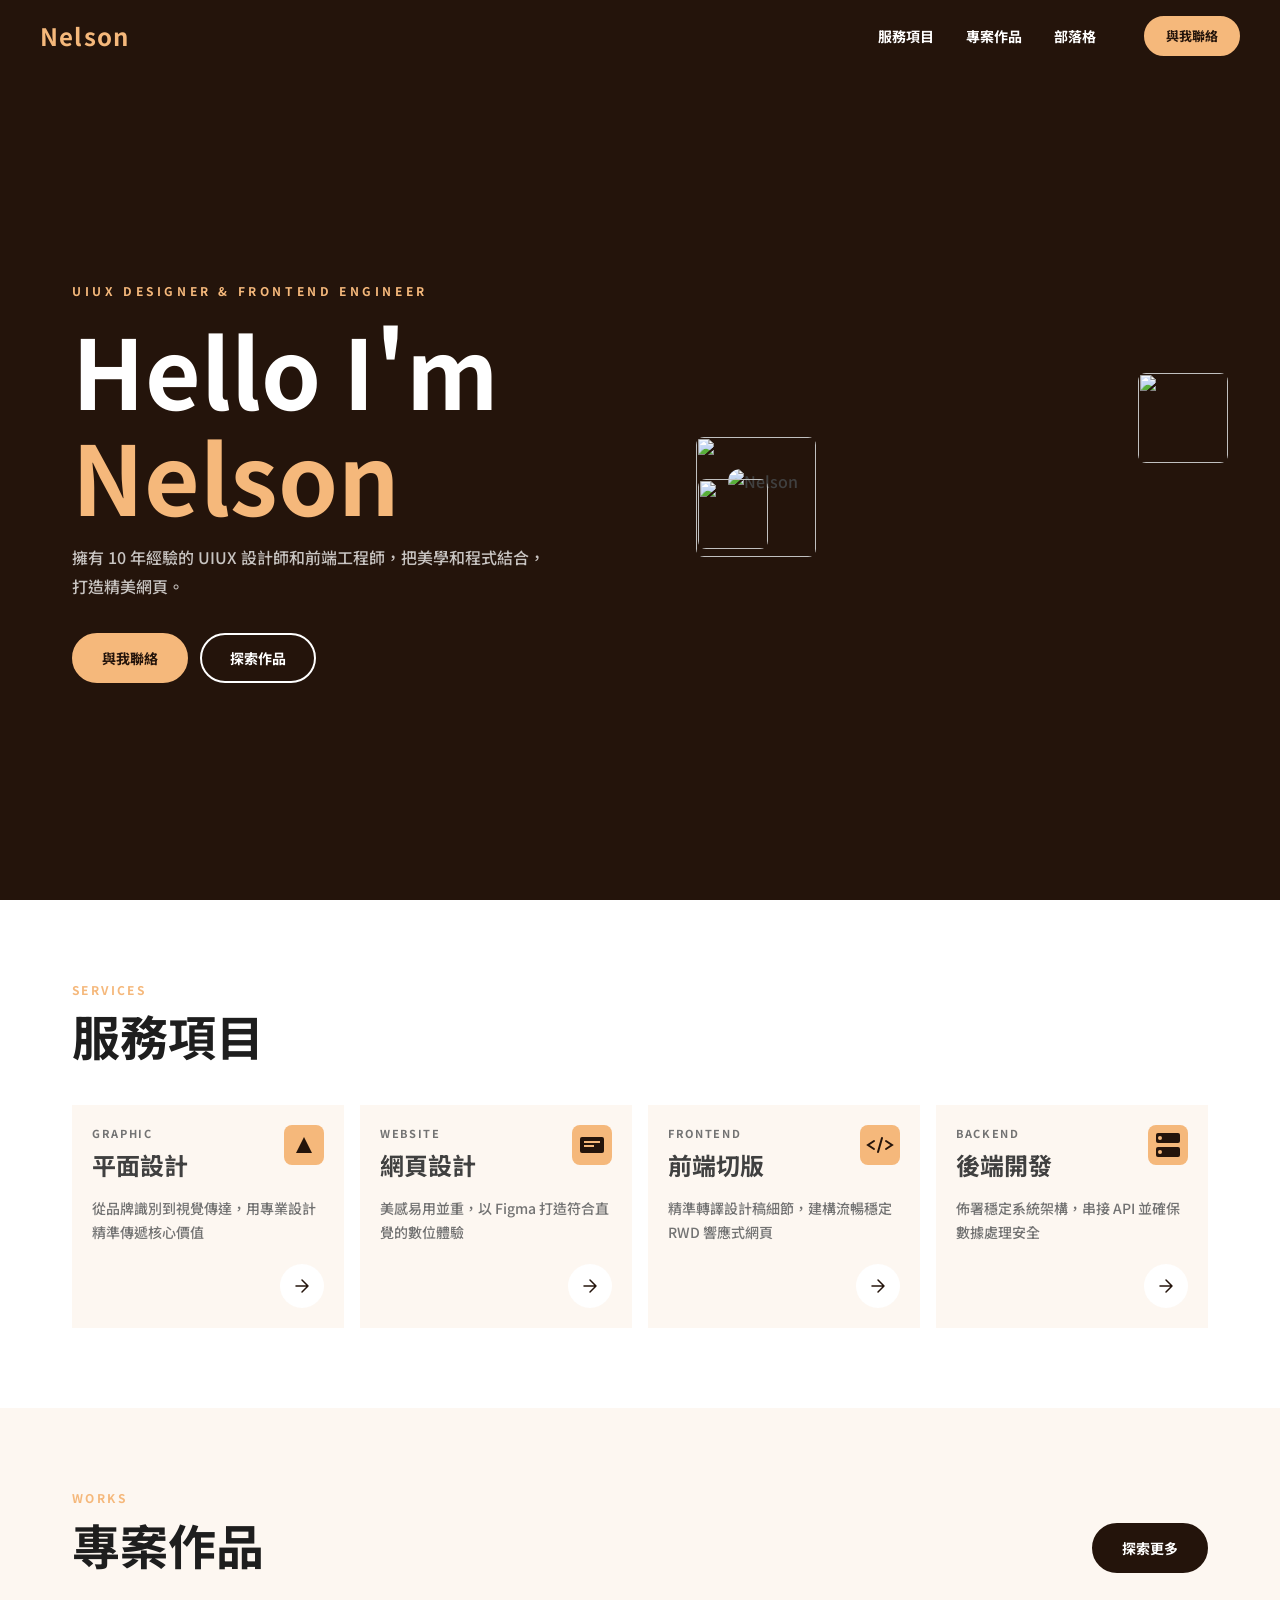
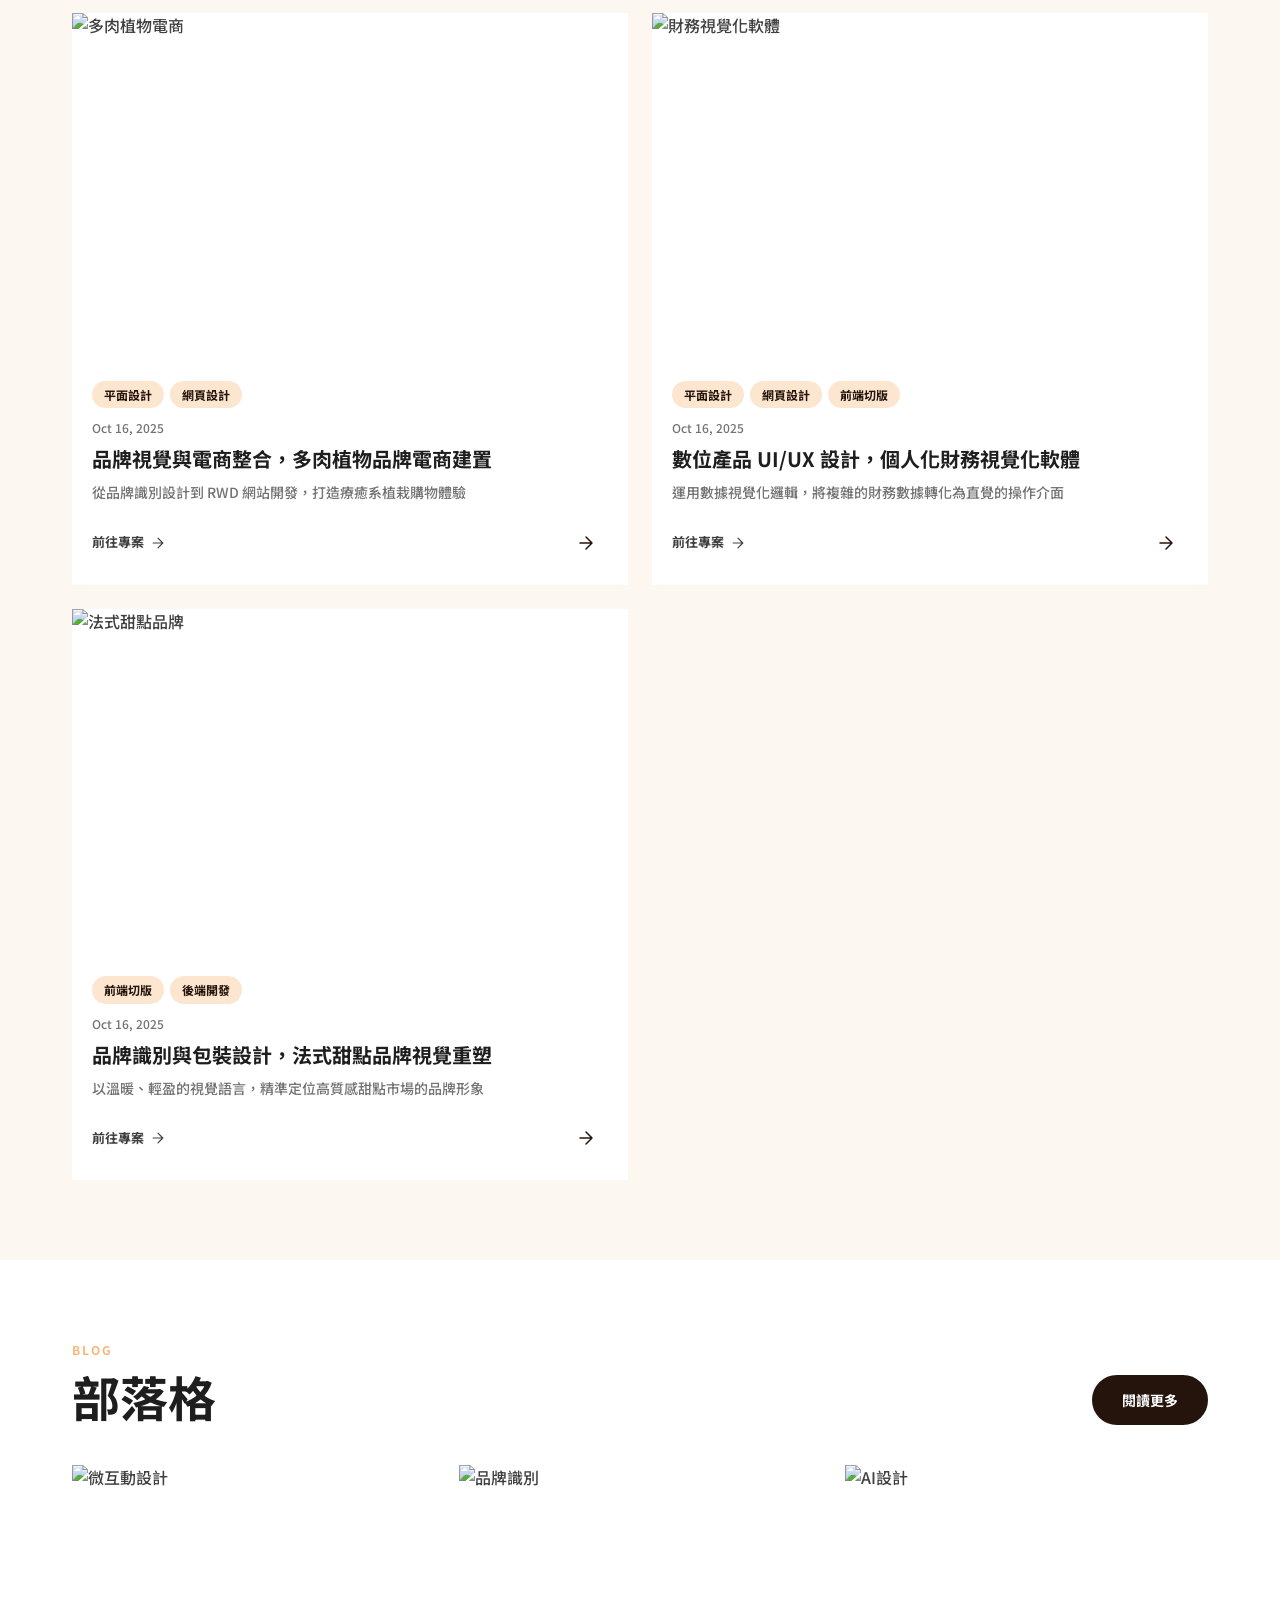
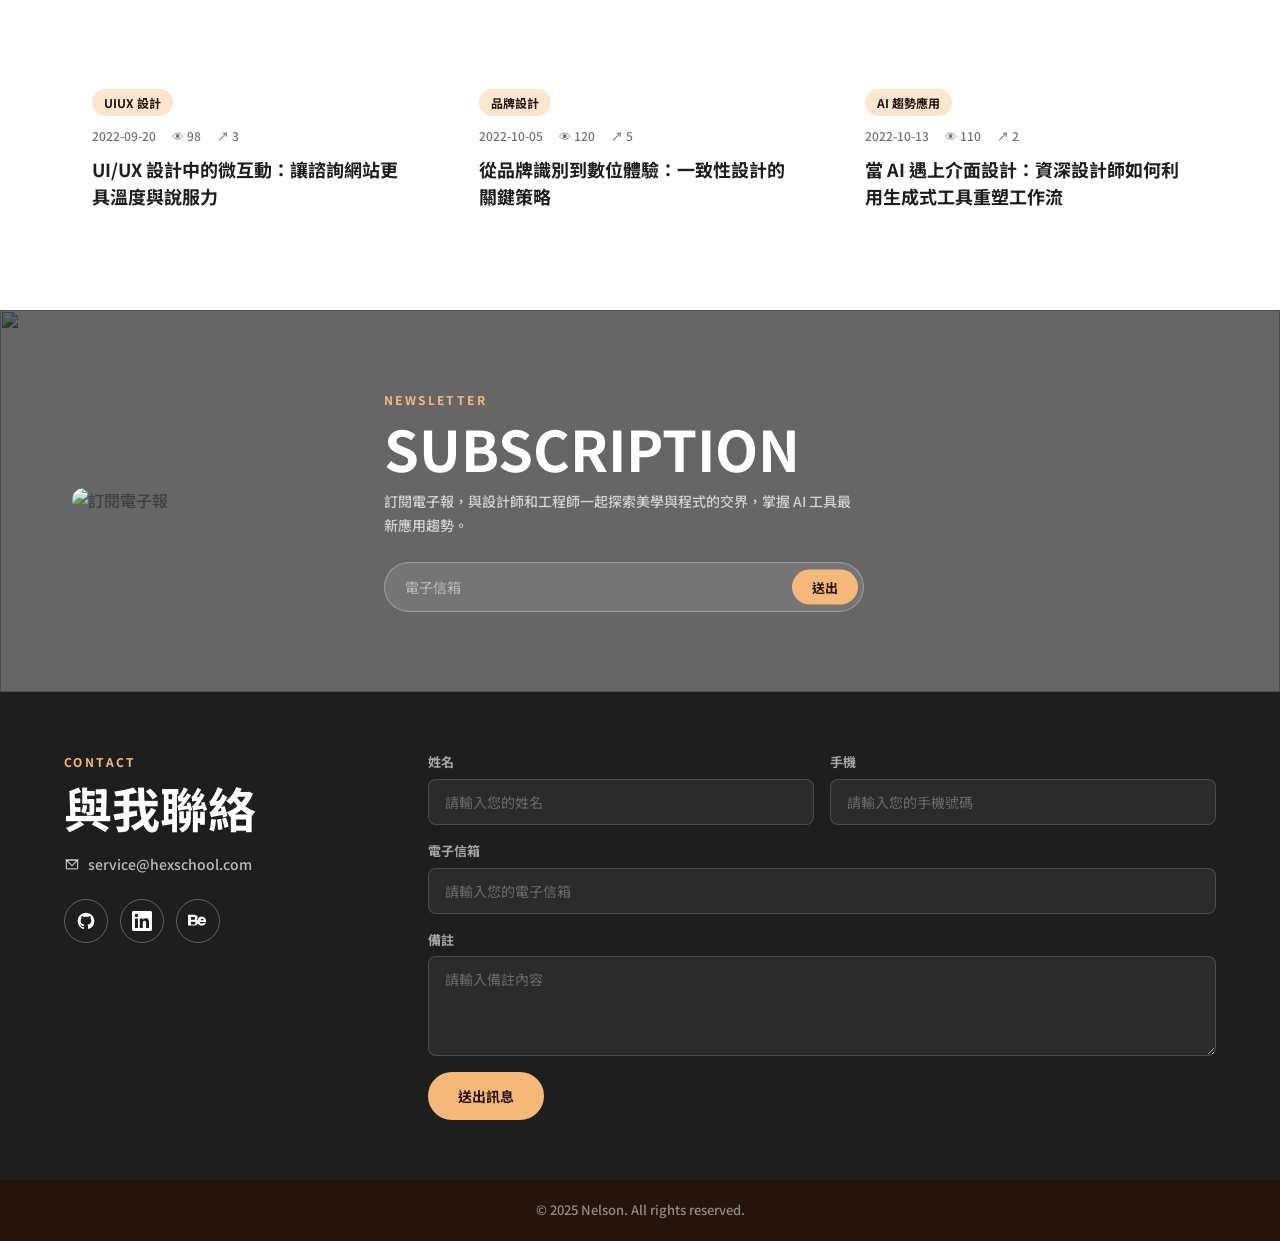
==== index.html @ dcb9c5d2 "init: 六角 2026 體驗營最終任務 LV3 - 純 HTML/CSS/JS 個人品牌網站" ====
<!DOCTYPE html>
<html lang="zh-Hant-TW">
<head>
  <meta charset="UTF-8" />
  <meta name="viewport" content="width=device-width, initial-scale=1.0" />
  <title>Nelson | UIUX Designer & Frontend Engineer</title>
  <meta name="description" content="擁有 10 年經驗的 UIUX 設計師和前端工程師，把美學和程式結合，打造精美網頁。" />
  <link rel="preconnect" href="https://fonts.googleapis.com" />
  <link rel="preconnect" href="https://fonts.gstatic.com" crossorigin />
  <link rel="stylesheet" href="https://fonts.googleapis.com/css2?family=Noto+Sans+TC:wght@500;700&display=swap" />
  <link rel="stylesheet" href="https://cdn.jsdelivr.net/npm/swiper@11/swiper-bundle.min.css" />
  <link rel="stylesheet" href="https://unpkg.com/aos@2.3.4/dist/aos.css" />
  <link rel="stylesheet" href="css/style.css" />
</head>
<body>

<!-- Navbar -->
<nav class="navbar">
  <div class="navbar-inner">
    <a href="index.html" class="navbar-logo">Nelson</a>
    <ul class="navbar-links">
      <li><a href="service.html">服務項目</a></li>
      <li><a href="project.html">專案作品</a></li>
      <li><a href="blog.html">部落格</a></li>
      <li><a href="#contact" class="navbar-cta">
        <span class="btn btn-primary" style="padding:8px 20px;font-size:13px;">與我聯絡</span>
      </a></li>
    </ul>
    <button class="hamburger" aria-label="開啟選單" aria-expanded="false">
      <span></span><span></span><span></span>
    </button>
  </div>
</nav>

<!-- Mobile Menu -->
<div class="mobile-menu" role="dialog" aria-label="行動導覽">
  <a href="service.html">服務項目</a>
  <a href="project.html">專案作品</a>
  <a href="blog.html">部落格</a>
  <a href="#contact" class="mobile-cta btn btn-primary">與我聯絡</a>
</div>

<!-- Hero -->
<section class="hero page-top">
  <div class="hero-container">
    <div class="hero-text" data-aos="fade-right">
      <p class="hero-eyebrow">UIUX Designer & Frontend Engineer</p>
      <h1 class="hero-heading">Hello I'm<span>Nelson</span></h1>
      <p class="hero-desc">擁有 10 年經驗的 UIUX 設計師和前端工程師，把美學和程式結合，打造精美網頁。</p>
      <div class="hero-actions">
        <a href="#contact" class="btn btn-primary">與我聯絡</a>
        <a href="project.html" class="btn btn-outline">探索作品</a>
      </div>
    </div>
    <div class="hero-visual" data-aos="fade-left">
      <img
        src="https://raw.githubusercontent.com/happyloa/Hex2026-mission2/main/public/img/index/index_person.webp"
        alt="Nelson" class="hero-person" />
      <img
        src="https://raw.githubusercontent.com/happyloa/Hex2026-mission2/main/public/img/index/index_decora_1.webp"
        alt="" class="hero-decora hero-decora-1" aria-hidden="true" />
      <img
        src="https://raw.githubusercontent.com/happyloa/Hex2026-mission2/main/public/img/index/index_decora_2.webp"
        alt="" class="hero-decora hero-decora-2" aria-hidden="true" />
      <img
        src="https://raw.githubusercontent.com/happyloa/Hex2026-mission2/main/public/img/index/index_decora_3.webp"
        alt="" class="hero-decora hero-decora-3" aria-hidden="true" />
    </div>
  </div>
</section>

<!-- Services -->
<section class="section">
  <div class="container">
    <div class="section-header" data-aos="fade-up">
      <p class="section-eyebrow">SERVICES</p>
      <h2 class="section-title">服務項目</h2>
    </div>

    <!-- Mobile Swiper -->
    <div class="swiper-wrapper-mobile">
      <div class="swiper">
        <div class="swiper-wrapper">
          <div class="swiper-slide">
            <a href="service.html?service=graphic" class="service-card">
              <div class="service-card-header">
                <div class="service-card-meta">
                  <p class="service-card-eyebrow">GRAPHIC</p>
                  <h3 class="service-card-title">平面設計</h3>
                </div>
                <svg class="service-card-icon" viewBox="0 0 40 40" fill="none" xmlns="http://www.w3.org/2000/svg"><rect width="40" height="40" rx="8" fill="#F5B87B"/><path d="M12 28L20 12L28 28H12Z" fill="#24140B"/></svg>
              </div>
              <p class="service-card-desc">從品牌識別到視覺傳達，用專業設計精準傳遞核心價值</p>
              <div class="service-card-footer">
                <span class="btn-circle">
                  <svg viewBox="0 0 20 20" fill="none"><path d="M4 10h12M10 4l6 6-6 6" stroke="#24140B" stroke-width="1.5" stroke-linecap="round" stroke-linejoin="round"/></svg>
                </span>
              </div>
            </a>
          </div>
          <div class="swiper-slide">
            <a href="service.html?service=website" class="service-card">
              <div class="service-card-header">
                <div class="service-card-meta">
                  <p class="service-card-eyebrow">WEBSITE</p>
                  <h3 class="service-card-title">網頁設計</h3>
                </div>
                <svg class="service-card-icon" viewBox="0 0 40 40" fill="none"><rect width="40" height="40" rx="8" fill="#F5B87B"/><rect x="8" y="12" width="24" height="16" rx="2" fill="#24140B"/><rect x="12" y="16" width="16" height="2" fill="#F5B87B"/><rect x="12" y="20" width="10" height="2" fill="#F5B87B"/></svg>
              </div>
              <p class="service-card-desc">美感易用並重，以 Figma 打造符合直覺的數位體驗</p>
              <div class="service-card-footer">
                <span class="btn-circle">
                  <svg viewBox="0 0 20 20" fill="none"><path d="M4 10h12M10 4l6 6-6 6" stroke="#24140B" stroke-width="1.5" stroke-linecap="round" stroke-linejoin="round"/></svg>
                </span>
              </div>
            </a>
          </div>
          <div class="swiper-slide">
            <a href="service.html?service=frontend" class="service-card">
              <div class="service-card-header">
                <div class="service-card-meta">
                  <p class="service-card-eyebrow">FRONTEND</p>
                  <h3 class="service-card-title">前端切版</h3>
                </div>
                <svg class="service-card-icon" viewBox="0 0 40 40" fill="none"><rect width="40" height="40" rx="8" fill="#F5B87B"/><path d="M14 16l-6 4 6 4M26 16l6 4-6 4M22 13l-4 14" stroke="#24140B" stroke-width="2" stroke-linecap="round"/></svg>
              </div>
              <p class="service-card-desc">精準轉譯設計稿細節，建構流暢穩定 RWD 響應式網頁</p>
              <div class="service-card-footer">
                <span class="btn-circle">
                  <svg viewBox="0 0 20 20" fill="none"><path d="M4 10h12M10 4l6 6-6 6" stroke="#24140B" stroke-width="1.5" stroke-linecap="round" stroke-linejoin="round"/></svg>
                </span>
              </div>
            </a>
          </div>
          <div class="swiper-slide">
            <a href="service.html?service=backend" class="service-card">
              <div class="service-card-header">
                <div class="service-card-meta">
                  <p class="service-card-eyebrow">BACKEND</p>
                  <h3 class="service-card-title">後端開發</h3>
                </div>
                <svg class="service-card-icon" viewBox="0 0 40 40" fill="none"><rect width="40" height="40" rx="8" fill="#F5B87B"/><rect x="8" y="8" width="24" height="10" rx="2" fill="#24140B"/><rect x="8" y="22" width="24" height="10" rx="2" fill="#24140B"/><circle cx="12" cy="13" r="2" fill="#F5B87B"/><circle cx="12" cy="27" r="2" fill="#F5B87B"/></svg>
              </div>
              <p class="service-card-desc">佈署穩定系統架構，串接 API 並確保數據處理安全</p>
              <div class="service-card-footer">
                <span class="btn-circle">
                  <svg viewBox="0 0 20 20" fill="none"><path d="M4 10h12M10 4l6 6-6 6" stroke="#24140B" stroke-width="1.5" stroke-linecap="round" stroke-linejoin="round"/></svg>
                </span>
              </div>
            </a>
          </div>
        </div>
        <div class="swiper-pagination"></div>
      </div>

      <!-- Desktop Grid -->
      <div class="static-grid service-grid">
        <a href="service.html?service=graphic" class="service-card" data-aos="fade-up" data-aos-delay="0">
          <div class="service-card-header">
            <div class="service-card-meta">
              <p class="service-card-eyebrow">GRAPHIC</p>
              <h3 class="service-card-title">平面設計</h3>
            </div>
            <svg class="service-card-icon" viewBox="0 0 40 40" fill="none"><rect width="40" height="40" rx="8" fill="#F5B87B"/><path d="M12 28L20 12L28 28H12Z" fill="#24140B"/></svg>
          </div>
          <p class="service-card-desc">從品牌識別到視覺傳達，用專業設計精準傳遞核心價值</p>
          <div class="service-card-footer">
            <span class="btn-circle"><svg viewBox="0 0 20 20" fill="none"><path d="M4 10h12M10 4l6 6-6 6" stroke="#24140B" stroke-width="1.5" stroke-linecap="round" stroke-linejoin="round"/></svg></span>
          </div>
        </a>
        <a href="service.html?service=website" class="service-card" data-aos="fade-up" data-aos-delay="100">
          <div class="service-card-header">
            <div class="service-card-meta">
              <p class="service-card-eyebrow">WEBSITE</p>
              <h3 class="service-card-title">網頁設計</h3>
            </div>
            <svg class="service-card-icon" viewBox="0 0 40 40" fill="none"><rect width="40" height="40" rx="8" fill="#F5B87B"/><rect x="8" y="12" width="24" height="16" rx="2" fill="#24140B"/><rect x="12" y="16" width="16" height="2" fill="#F5B87B"/><rect x="12" y="20" width="10" height="2" fill="#F5B87B"/></svg>
          </div>
          <p class="service-card-desc">美感易用並重，以 Figma 打造符合直覺的數位體驗</p>
          <div class="service-card-footer">
            <span class="btn-circle"><svg viewBox="0 0 20 20" fill="none"><path d="M4 10h12M10 4l6 6-6 6" stroke="#24140B" stroke-width="1.5" stroke-linecap="round" stroke-linejoin="round"/></svg></span>
          </div>
        </a>
        <a href="service.html?service=frontend" class="service-card" data-aos="fade-up" data-aos-delay="200">
          <div class="service-card-header">
            <div class="service-card-meta">
              <p class="service-card-eyebrow">FRONTEND</p>
              <h3 class="service-card-title">前端切版</h3>
            </div>
            <svg class="service-card-icon" viewBox="0 0 40 40" fill="none"><rect width="40" height="40" rx="8" fill="#F5B87B"/><path d="M14 16l-6 4 6 4M26 16l6 4-6 4M22 13l-4 14" stroke="#24140B" stroke-width="2" stroke-linecap="round"/></svg>
          </div>
          <p class="service-card-desc">精準轉譯設計稿細節，建構流暢穩定 RWD 響應式網頁</p>
          <div class="service-card-footer">
            <span class="btn-circle"><svg viewBox="0 0 20 20" fill="none"><path d="M4 10h12M10 4l6 6-6 6" stroke="#24140B" stroke-width="1.5" stroke-linecap="round" stroke-linejoin="round"/></svg></span>
          </div>
        </a>
        <a href="service.html?service=backend" class="service-card" data-aos="fade-up" data-aos-delay="300">
          <div class="service-card-header">
            <div class="service-card-meta">
              <p class="service-card-eyebrow">BACKEND</p>
              <h3 class="service-card-title">後端開發</h3>
            </div>
            <svg class="service-card-icon" viewBox="0 0 40 40" fill="none"><rect width="40" height="40" rx="8" fill="#F5B87B"/><rect x="8" y="8" width="24" height="10" rx="2" fill="#24140B"/><rect x="8" y="22" width="24" height="10" rx="2" fill="#24140B"/><circle cx="12" cy="13" r="2" fill="#F5B87B"/><circle cx="12" cy="27" r="2" fill="#F5B87B"/></svg>
          </div>
          <p class="service-card-desc">佈署穩定系統架構，串接 API 並確保數據處理安全</p>
          <div class="service-card-footer">
            <span class="btn-circle"><svg viewBox="0 0 20 20" fill="none"><path d="M4 10h12M10 4l6 6-6 6" stroke="#24140B" stroke-width="1.5" stroke-linecap="round" stroke-linejoin="round"/></svg></span>
          </div>
        </a>
      </div>
    </div>
  </div>
</section>

<!-- Projects -->
<section class="section section-light">
  <div class="container">
    <div class="section-header" style="display:flex;align-items:flex-end;justify-content:space-between;flex-wrap:wrap;gap:16px;" data-aos="fade-up">
      <div>
        <p class="section-eyebrow">WORKS</p>
        <h2 class="section-title">專案作品</h2>
      </div>
      <a href="project.html" class="btn btn-dark">探索更多</a>
    </div>
    <div class="project-grid" id="home-project-grid">
      <div class="project-card" data-project-id="1" data-aos="fade-up" data-aos-delay="0">
        <picture>
          <source media="(min-width:768px)" srcset="https://raw.githubusercontent.com/happyloa/Hex2026-mission2/main/public/img/project/desktop/project_1.webp" />
          <img src="https://raw.githubusercontent.com/happyloa/Hex2026-mission2/main/public/img/project/mobile/project_1.webp" alt="多肉植物電商" class="project-card-img" />
        </picture>
        <div class="project-card-body">
          <div class="project-card-tags"><span class="tag">平面設計</span><span class="tag">網頁設計</span></div>
          <p class="project-card-date">Oct 16, 2025</p>
          <h3 class="project-card-title">品牌視覺與電商整合，多肉植物品牌電商建置</h3>
          <p class="project-card-desc">從品牌識別設計到 RWD 網站開發，打造療癒系植栽購物體驗</p>
          <div class="project-card-footer">
            <span class="project-card-link">前往專案 <svg width="16" height="16" viewBox="0 0 20 20" fill="none"><path d="M4 10h12M10 4l6 6-6 6" stroke="currentColor" stroke-width="1.5" stroke-linecap="round" stroke-linejoin="round"/></svg></span>
            <span class="btn-circle"><svg viewBox="0 0 20 20" fill="none"><path d="M4 10h12M10 4l6 6-6 6" stroke="#24140B" stroke-width="1.5" stroke-linecap="round" stroke-linejoin="round"/></svg></span>
          </div>
        </div>
      </div>
      <div class="project-card" data-project-id="2" data-aos="fade-up" data-aos-delay="100">
        <picture>
          <source media="(min-width:768px)" srcset="https://raw.githubusercontent.com/happyloa/Hex2026-mission2/main/public/img/project/desktop/project_2.webp" />
          <img src="https://raw.githubusercontent.com/happyloa/Hex2026-mission2/main/public/img/project/mobile/project_2.webp" alt="財務視覺化軟體" class="project-card-img" />
        </picture>
        <div class="project-card-body">
          <div class="project-card-tags"><span class="tag">平面設計</span><span class="tag">網頁設計</span><span class="tag">前端切版</span></div>
          <p class="project-card-date">Oct 16, 2025</p>
          <h3 class="project-card-title">數位產品 UI/UX 設計，個人化財務視覺化軟體</h3>
          <p class="project-card-desc">運用數據視覺化邏輯，將複雜的財務數據轉化為直覺的操作介面</p>
          <div class="project-card-footer">
            <span class="project-card-link">前往專案 <svg width="16" height="16" viewBox="0 0 20 20" fill="none"><path d="M4 10h12M10 4l6 6-6 6" stroke="currentColor" stroke-width="1.5" stroke-linecap="round" stroke-linejoin="round"/></svg></span>
            <span class="btn-circle"><svg viewBox="0 0 20 20" fill="none"><path d="M4 10h12M10 4l6 6-6 6" stroke="#24140B" stroke-width="1.5" stroke-linecap="round" stroke-linejoin="round"/></svg></span>
          </div>
        </div>
      </div>
      <div class="project-card" data-project-id="3" data-aos="fade-up" data-aos-delay="200">
        <picture>
          <source media="(min-width:768px)" srcset="https://raw.githubusercontent.com/happyloa/Hex2026-mission2/main/public/img/project/desktop/project_3.webp" />
          <img src="https://raw.githubusercontent.com/happyloa/Hex2026-mission2/main/public/img/project/mobile/project_3.webp" alt="法式甜點品牌" class="project-card-img" />
        </picture>
        <div class="project-card-body">
          <div class="project-card-tags"><span class="tag">前端切版</span><span class="tag">後端開發</span></div>
          <p class="project-card-date">Oct 16, 2025</p>
          <h3 class="project-card-title">品牌識別與包裝設計，法式甜點品牌視覺重塑</h3>
          <p class="project-card-desc">以溫暖、輕盈的視覺語言，精準定位高質感甜點市場的品牌形象</p>
          <div class="project-card-footer">
            <span class="project-card-link">前往專案 <svg width="16" height="16" viewBox="0 0 20 20" fill="none"><path d="M4 10h12M10 4l6 6-6 6" stroke="currentColor" stroke-width="1.5" stroke-linecap="round" stroke-linejoin="round"/></svg></span>
            <span class="btn-circle"><svg viewBox="0 0 20 20" fill="none"><path d="M4 10h12M10 4l6 6-6 6" stroke="#24140B" stroke-width="1.5" stroke-linecap="round" stroke-linejoin="round"/></svg></span>
          </div>
        </div>
      </div>
    </div>
  </div>
</section>

<!-- Blog -->
<section class="section">
  <div class="container">
    <div class="section-header" style="display:flex;align-items:flex-end;justify-content:space-between;flex-wrap:wrap;gap:16px;" data-aos="fade-up">
      <div>
        <p class="section-eyebrow">BLOG</p>
        <h2 class="section-title">部落格</h2>
      </div>
      <a href="blog.html" class="btn btn-dark">閱讀更多</a>
    </div>

    <div class="swiper-wrapper-mobile">
      <div class="swiper">
        <div class="swiper-wrapper">
          <div class="swiper-slide">
            <div class="blog-card">
              <div class="blog-card-img-wrap"><img src="https://raw.githubusercontent.com/happyloa/Hex2026-mission2/main/public/img/blog/blog_1.webp" alt="微互動設計" class="blog-card-img" /></div>
              <div class="blog-card-body">
                <div class="blog-card-tags"><span class="tag">UIUX 設計</span></div>
                <div class="blog-card-meta"><time>2022-09-20</time><span>👁 98</span><span>↗ 3</span></div>
                <h3 class="blog-card-title">UI/UX 設計中的微互動：讓諮詢網站更具溫度與說服力</h3>
              </div>
            </div>
          </div>
          <div class="swiper-slide">
            <div class="blog-card">
              <div class="blog-card-img-wrap"><img src="https://raw.githubusercontent.com/happyloa/Hex2026-mission2/main/public/img/blog/blog_2.webp" alt="品牌識別" class="blog-card-img" /></div>
              <div class="blog-card-body">
                <div class="blog-card-tags"><span class="tag">品牌設計</span></div>
                <div class="blog-card-meta"><time>2022-10-05</time><span>👁 120</span><span>↗ 5</span></div>
                <h3 class="blog-card-title">從品牌識別到數位體驗：一致性設計的關鍵策略</h3>
              </div>
            </div>
          </div>
          <div class="swiper-slide">
            <div class="blog-card">
              <div class="blog-card-img-wrap"><img src="https://raw.githubusercontent.com/happyloa/Hex2026-mission2/main/public/img/blog/blog_4.webp" alt="AI設計" class="blog-card-img" /></div>
              <div class="blog-card-body">
                <div class="blog-card-tags"><span class="tag">AI 趨勢應用</span></div>
                <div class="blog-card-meta"><time>2022-10-13</time><span>👁 110</span><span>↗ 2</span></div>
                <h3 class="blog-card-title">當 AI 遇上介面設計：資深設計師如何利用生成式工具重塑工作流</h3>
              </div>
            </div>
          </div>
        </div>
        <div class="swiper-pagination"></div>
      </div>

      <!-- Desktop Grid -->
      <div class="static-grid blog-grid">
        <div class="blog-card" data-aos="fade-up" data-aos-delay="0">
          <div class="blog-card-img-wrap"><img src="https://raw.githubusercontent.com/happyloa/Hex2026-mission2/main/public/img/blog/blog_1.webp" alt="微互動設計" class="blog-card-img" /></div>
          <div class="blog-card-body">
            <div class="blog-card-tags"><span class="tag">UIUX 設計</span></div>
            <div class="blog-card-meta"><time>2022-09-20</time><span>👁 98</span><span>↗ 3</span></div>
            <h3 class="blog-card-title">UI/UX 設計中的微互動：讓諮詢網站更具溫度與說服力</h3>
          </div>
        </div>
        <div class="blog-card" data-aos="fade-up" data-aos-delay="100">
          <div class="blog-card-img-wrap"><img src="https://raw.githubusercontent.com/happyloa/Hex2026-mission2/main/public/img/blog/blog_2.webp" alt="品牌識別" class="blog-card-img" /></div>
          <div class="blog-card-body">
            <div class="blog-card-tags"><span class="tag">品牌設計</span></div>
            <div class="blog-card-meta"><time>2022-10-05</time><span>👁 120</span><span>↗ 5</span></div>
            <h3 class="blog-card-title">從品牌識別到數位體驗：一致性設計的關鍵策略</h3>
          </div>
        </div>
        <div class="blog-card" data-aos="fade-up" data-aos-delay="200">
          <div class="blog-card-img-wrap"><img src="https://raw.githubusercontent.com/happyloa/Hex2026-mission2/main/public/img/blog/blog_4.webp" alt="AI設計" class="blog-card-img" /></div>
          <div class="blog-card-body">
            <div class="blog-card-tags"><span class="tag">AI 趨勢應用</span></div>
            <div class="blog-card-meta"><time>2022-10-13</time><span>👁 110</span><span>↗ 2</span></div>
            <h3 class="blog-card-title">當 AI 遇上介面設計：資深設計師如何利用生成式工具重塑工作流</h3>
          </div>
        </div>
      </div>
    </div>
  </div>
</section>

<!-- Subscription -->
<section class="subscription">
  <img src="https://raw.githubusercontent.com/happyloa/Hex2026-mission2/main/public/img/common/mobile/subscription_bg.webp" alt="" class="subscription-bg" aria-hidden="true" />
  <div class="subscription-overlay"></div>
  <div class="subscription-inner">
    <img src="https://raw.githubusercontent.com/happyloa/Hex2026-mission2/main/public/img/common/subscription.webp" alt="訂閱電子報" class="subscription-img" />
    <div class="subscription-content" data-aos="fade-up">
      <p class="subscription-eyebrow">NEWSLETTER</p>
      <h2 class="subscription-title">SUBSCRIPTION</h2>
      <p class="subscription-desc">訂閱電子報，與設計師和工程師一起探索美學與程式的交界，掌握 AI 工具最新應用趨勢。</p>
      <form class="subscription-form" onsubmit="return false;">
        <label for="sub-email" class="hidden">電子信箱</label>
        <input type="email" id="sub-email" placeholder="電子信箱" autocomplete="email" />
        <button type="submit">送出</button>
      </form>
    </div>
  </div>
</section>

<!-- Contact -->
<section class="contact" id="contact">
  <div class="contact-inner">
    <div class="contact-text" data-aos="fade-right">
      <p class="section-eyebrow">CONTACT</p>
      <h2 class="section-title light">與我聯絡</h2>
      <div class="contact-email">
        <svg width="16" height="16" viewBox="0 0 20 20" fill="none"><path d="M3 5h14l-7 7-7-7z" stroke="rgba(255,255,255,0.7)" stroke-width="1.5"/><rect x="3" y="5" width="14" height="11" rx="1" stroke="rgba(255,255,255,0.7)" stroke-width="1.5"/></svg>
        service@hexschool.com
      </div>
      <div class="contact-socials">
        <a href="#" class="social-link" aria-label="GitHub">
          <svg viewBox="0 0 24 24" fill="currentColor"><path d="M12 2C6.477 2 2 6.484 2 12.017c0 4.425 2.865 8.18 6.839 9.504.5.092.682-.217.682-.483 0-.237-.008-.868-.013-1.703-2.782.605-3.369-1.343-3.369-1.343-.454-1.158-1.11-1.466-1.11-1.466-.908-.62.069-.608.069-.608 1.003.07 1.531 1.032 1.531 1.032.892 1.53 2.341 1.088 2.91.832.092-.647.35-1.088.636-1.338-2.22-.253-4.555-1.113-4.555-4.951 0-1.093.39-1.988 1.029-2.688-.103-.253-.446-1.272.098-2.65 0 0 .84-.27 2.75 1.026A9.564 9.564 0 0112 6.844c.85.004 1.705.115 2.504.337 1.909-1.296 2.747-1.027 2.747-1.027.546 1.379.202 2.398.1 2.651.64.7 1.028 1.595 1.028 2.688 0 3.848-2.339 4.695-4.566 4.943.359.309.678.92.678 1.855 0 1.338-.012 2.419-.012 2.747 0 .268.18.58.688.482A10.019 10.019 0 0022 12.017C22 6.484 17.522 2 12 2z"/></svg>
        </a>
        <a href="#" class="social-link" aria-label="LinkedIn">
          <svg viewBox="0 0 24 24" fill="currentColor"><path d="M20.447 20.452h-3.554v-5.569c0-1.328-.027-3.037-1.852-3.037-1.853 0-2.136 1.445-2.136 2.939v5.667H9.351V9h3.414v1.561h.046c.477-.9 1.637-1.85 3.37-1.85 3.601 0 4.267 2.37 4.267 5.455v6.286zM5.337 7.433a2.062 2.062 0 01-2.063-2.065 2.064 2.064 0 112.063 2.065zm1.782 13.019H3.555V9h3.564v11.452zM22.225 0H1.771C.792 0 0 .774 0 1.729v20.542C0 23.227.792 24 1.771 24h20.451C23.2 24 24 23.227 24 22.271V1.729C24 .774 23.2 0 22.222 0h.003z"/></svg>
        </a>
        <a href="#" class="social-link" aria-label="Behance">
          <svg viewBox="0 0 24 24" fill="currentColor"><path d="M6.938 4.503c.702 0 1.34.06 1.92.188.577.13 1.07.33 1.477.602.406.272.72.63.94 1.064.22.437.33.95.33 1.538 0 .658-.152 1.213-.456 1.656-.304.444-.734.808-1.29 1.092.764.222 1.33.608 1.7 1.157.37.548.556 1.195.556 1.938 0 .654-.13 1.22-.4 1.695-.27.475-.64.87-1.11 1.182-.47.314-1.01.54-1.62.68-.61.14-1.24.21-1.9.21H0V4.5h6.938v.003zM3.5 10.5h2.938c.6 0 1.09-.14 1.47-.42.38-.28.57-.69.57-1.23 0-.3-.055-.556-.165-.764-.11-.21-.26-.38-.45-.51-.19-.13-.414-.22-.67-.27-.255-.05-.526-.076-.814-.076H3.5v3.27zm0 5.78h3.15c.3 0 .584-.032.85-.097.267-.063.502-.163.703-.3.2-.135.36-.31.48-.52.12-.21.18-.47.18-.78 0-.626-.19-1.073-.57-1.34-.38-.266-.894-.4-1.543-.4H3.5v3.437zm12.037-1.657c.35.34.856.51 1.517.51.47 0 .877-.117 1.218-.353.34-.236.55-.486.63-.75h2.53c-.404 1.26-1.02 2.155-1.85 2.685-.83.53-1.833.795-3.01.795-.818 0-1.554-.13-2.208-.39-.654-.26-1.21-.628-1.667-1.105-.457-.477-.807-1.043-1.05-1.7-.242-.655-.364-1.374-.364-2.156 0-.76.127-1.468.38-2.123.255-.655.617-1.218 1.088-1.69.47-.472 1.03-.84 1.68-1.103.65-.264 1.366-.396 2.148-.396.88 0 1.65.17 2.31.51.66.34 1.21.8 1.65 1.38.44.577.758 1.24.953 1.99.197.748.274 1.535.23 2.36h-7.57c0 .742.188 1.314.54 1.72l-.015-.003zm2.917-4.83c-.28-.307-.71-.46-1.29-.46-.377 0-.692.063-.944.19-.252.126-.458.282-.618.465-.16.185-.272.38-.336.59-.063.21-.1.406-.11.59h3.85c-.1-.66-.27-1.07-.55-1.375zm-4.42-2.898h4.77v1.254h-4.77V7.095z"/></svg>
        </a>
      </div>
    </div>
    <form class="contact-form" onsubmit="return false;" data-aos="fade-left">
      <div class="form-row">
        <div class="form-group">
          <label for="name">姓名</label>
          <input type="text" id="name" placeholder="請輸入您的姓名" />
        </div>
        <div class="form-group">
          <label for="phone">手機</label>
          <input type="tel" id="phone" placeholder="請輸入您的手機號碼" />
        </div>
      </div>
      <div class="form-group">
        <label for="email">電子信箱</label>
        <input type="email" id="email" placeholder="請輸入您的電子信箱" />
      </div>
      <div class="form-group">
        <label for="note">備註</label>
        <textarea id="note" placeholder="請輸入備註內容"></textarea>
      </div>
      <button type="submit" class="btn btn-primary" style="align-self:flex-start;">送出訊息</button>
    </form>
  </div>
</section>

<!-- Project Modal -->
<div class="modal-overlay" role="dialog" aria-modal="true" aria-label="專案詳情">
  <div class="modal">
    <div class="modal-header">
      <img src="" alt="" class="modal-img" />
      <button class="modal-close" aria-label="關閉">
        <svg width="20" height="20" viewBox="0 0 20 20" fill="none"><path d="M5 5l10 10M15 5L5 15" stroke="currentColor" stroke-width="1.5" stroke-linecap="round"/></svg>
      </button>
    </div>
    <div class="modal-body">
      <div class="modal-tags"></div>
      <p class="modal-date"></p>
      <h3 class="modal-title"></h3>
      <p class="modal-desc"></p>
    </div>
  </div>
</div>

<!-- Footer -->
<footer>
  <p>© 2025 Nelson. All rights reserved.</p>
</footer>

<script src="https://cdn.jsdelivr.net/npm/swiper@11/swiper-bundle.min.js"></script>
<script src="https://unpkg.com/aos@2.3.4/dist/aos.js"></script>
<script src="js/main.js"></script>
</body>
</html>
---- css/style.css ----
@import url('https://fonts.googleapis.com/css2?family=Noto+Sans+TC:wght@500;700&display=swap');
@import url('https://unpkg.com/aos@2.3.4/dist/aos.css');

/* ===== Variables ===== */
:root {
  --primary-50: #FDF7F1;
  --primary-100: #FDE6CF;
  --primary-500: #F5B87B;
  --primary: #24140B;
  --neutral-0: #ffffff;
  --neutral-500: #737373;
  --neutral: #404040;
  --neutral-900: #1E1E1E;
  --dark-40: rgba(0, 0, 0, 0.4);
  --dark-60: rgba(0, 0, 0, 0.6);
  --font: 'Noto Sans TC', 'Noto Sans', sans-serif;
  --transition: 0.3s ease;
  --container: 1200px;
}

/* ===== Reset ===== */
*, *::before, *::after { box-sizing: border-box; margin: 0; padding: 0; }
html { scroll-behavior: smooth; }
body { font-family: var(--font); font-weight: 500; color: var(--neutral); background: var(--neutral-0); line-height: 1.6; }
img { max-width: 100%; display: block; }
a { text-decoration: none; color: inherit; }
ul, ol { list-style: none; }
button { cursor: pointer; border: none; background: none; font-family: inherit; }

/* ===== Container ===== */
.container {
  width: 100%;
  max-width: var(--container);
  margin: 0 auto;
  padding: 0 16px;
}

/* ===== Buttons ===== */
.btn {
  display: inline-flex;
  align-items: center;
  justify-content: center;
  gap: 8px;
  padding: 12px 28px;
  font-family: var(--font);
  font-weight: 700;
  font-size: 14px;
  border-radius: 999px;
  transition: var(--transition);
  cursor: pointer;
}
.btn-primary {
  background: var(--primary-500);
  color: var(--primary);
  border: 2px solid var(--primary-500);
}
.btn-primary:hover {
  background: var(--primary-100);
  border-color: var(--primary-100);
}
.btn-outline {
  background: transparent;
  color: var(--neutral-0);
  border: 2px solid var(--neutral-0);
}
.btn-outline:hover {
  background: var(--neutral-0);
  color: var(--primary);
}
.btn-dark {
  background: var(--primary);
  color: var(--neutral-0);
  border: 2px solid var(--primary);
}
.btn-dark:hover {
  background: var(--neutral-900);
  border-color: var(--neutral-900);
}
.btn-circle {
  width: 44px;
  height: 44px;
  border-radius: 50%;
  background: var(--neutral-0);
  display: inline-flex;
  align-items: center;
  justify-content: center;
  transition: var(--transition);
  flex-shrink: 0;
}
.btn-circle:hover { background: var(--primary-100); }
.btn-circle svg { width: 20px; height: 20px; }

/* ===== Tag Chips ===== */
.tag {
  display: inline-block;
  padding: 4px 12px;
  font-size: 12px;
  font-weight: 700;
  border-radius: 999px;
  background: var(--primary-100);
  color: var(--primary);
}
.tag-outline {
  background: transparent;
  border: 1px solid var(--neutral-500);
  color: var(--neutral-500);
}

/* ===== Section Header ===== */
.section-header {
  margin-bottom: 40px;
}
.section-eyebrow {
  font-size: 12px;
  font-weight: 700;
  letter-spacing: 0.2em;
  text-transform: uppercase;
  color: var(--primary-500);
  margin-bottom: 8px;
}
.section-title {
  font-size: clamp(28px, 4vw, 48px);
  font-weight: 700;
  color: var(--neutral-900);
  line-height: 1.2;
}
.section-title.light { color: var(--neutral-0); }

/* ===== Navbar ===== */
.navbar {
  position: fixed;
  top: 0;
  left: 0;
  right: 0;
  z-index: 1000;
  background: var(--primary);
  padding: 0 16px;
}
.navbar-inner {
  max-width: var(--container);
  margin: 0 auto;
  display: flex;
  align-items: center;
  justify-content: space-between;
  height: 64px;
}
.navbar-logo {
  font-size: 24px;
  font-weight: 700;
  color: var(--primary-500);
  letter-spacing: 0.05em;
}
.navbar-logo:hover { color: var(--primary-100); }
.navbar-links {
  display: none;
  align-items: center;
  gap: 32px;
}
.navbar-links a {
  font-size: 14px;
  font-weight: 700;
  color: var(--neutral-0);
  position: relative;
  transition: color var(--transition);
}
.navbar-links a::after {
  content: '';
  position: absolute;
  bottom: -4px;
  left: 0;
  width: 0;
  height: 2px;
  background: var(--primary-500);
  transition: width var(--transition);
}
.navbar-links a:hover { color: var(--primary-500); }
.navbar-links a:hover::after { width: 100%; }
.navbar-links a.active { color: var(--primary-500); }
.navbar-links a.active::after { width: 100%; }
.navbar-cta {
  margin-left: 16px;
}
.hamburger {
  display: flex;
  flex-direction: column;
  gap: 5px;
  padding: 8px;
  cursor: pointer;
}
.hamburger span {
  display: block;
  width: 24px;
  height: 2px;
  background: var(--neutral-0);
  border-radius: 2px;
  transition: var(--transition);
  transform-origin: center;
}
.hamburger.active span:nth-child(1) { transform: translateY(7px) rotate(45deg); }
.hamburger.active span:nth-child(2) { opacity: 0; }
.hamburger.active span:nth-child(3) { transform: translateY(-7px) rotate(-45deg); }

/* Mobile menu */
.mobile-menu {
  display: none;
  position: fixed;
  top: 64px;
  left: 0;
  right: 0;
  bottom: 0;
  background: var(--primary);
  z-index: 999;
  flex-direction: column;
  padding: 32px 24px;
  gap: 24px;
  overflow-y: auto;
}
.mobile-menu.open { display: flex; }
.mobile-menu a {
  font-size: 20px;
  font-weight: 700;
  color: var(--neutral-0);
  padding: 12px 0;
  border-bottom: 1px solid rgba(255,255,255,0.1);
  transition: color var(--transition);
}
.mobile-menu a:last-child { border-bottom: none; }
.mobile-menu a:hover { color: var(--primary-500); }
.mobile-menu .mobile-cta {
  margin-top: 16px;
  align-self: flex-start;
}

/* Page top offset for fixed navbar */
.page-top { padding-top: 64px; }

/* ===== Hero Section ===== */
.hero {
  background: var(--primary);
  min-height: 100vh;
  position: relative;
  display: flex;
  align-items: center;
  overflow: hidden;
}
.hero-container {
  max-width: var(--container);
  margin: 0 auto;
  padding: 80px 16px 60px;
  display: flex;
  flex-direction: column;
  align-items: center;
  gap: 48px;
  width: 100%;
}
.hero-text {
  text-align: center;
  order: 2;
}
.hero-eyebrow {
  font-size: 12px;
  font-weight: 700;
  letter-spacing: 0.3em;
  text-transform: uppercase;
  color: var(--primary-500);
  margin-bottom: 16px;
}
.hero-heading {
  font-size: clamp(40px, 8vw, 96px);
  font-weight: 700;
  color: var(--neutral-0);
  line-height: 1.1;
  margin-bottom: 16px;
}
.hero-heading span { color: var(--primary-500); display: block; }
.hero-desc {
  font-size: clamp(14px, 2vw, 16px);
  color: rgba(255,255,255,0.75);
  max-width: 480px;
  margin: 0 auto 32px;
  line-height: 1.8;
}
.hero-actions { display: flex; gap: 12px; justify-content: center; flex-wrap: wrap; }
.hero-visual {
  order: 1;
  position: relative;
  width: 100%;
  max-width: 360px;
  margin: 0 auto;
}
.hero-person {
  width: 100%;
  border-radius: 12px;
  position: relative;
  z-index: 1;
}
.hero-decora {
  position: absolute;
  border-radius: 8px;
  object-fit: cover;
}
.hero-decora-1 { width: 80px; height: 80px; top: -20px; left: -20px; z-index: 2; }
.hero-decora-2 { width: 60px; height: 60px; bottom: 20px; right: -10px; z-index: 2; }
.hero-decora-3 { width: 48px; height: 48px; top: 40%; left: -30px; z-index: 2; }

/* ===== Section padding ===== */
.section { padding: 60px 0; }
.section-lg { padding: 80px 0; }
.section-dark { background: var(--primary); }
.section-light { background: var(--primary-50); }
.section-gray { background: var(--neutral-900); }

/* ===== Service Cards ===== */
.service-grid {
  display: grid;
  grid-template-columns: 1fr;
  gap: 16px;
}
.service-card {
  display: block;
  background: var(--primary-50);
  padding: 20px;
  transition: background var(--transition);
  text-decoration: none;
}
.service-card:hover { background: var(--primary-100); }
.service-card-header {
  display: flex;
  align-items: flex-start;
  justify-content: space-between;
  margin-bottom: 12px;
}
.service-card-meta { flex: 1; }
.service-card-eyebrow {
  font-size: 11px;
  font-weight: 700;
  letter-spacing: 0.15em;
  text-transform: uppercase;
  color: var(--neutral-500);
  margin-bottom: 4px;
}
.service-card-title {
  font-size: clamp(18px, 2.5vw, 24px);
  font-weight: 700;
  color: var(--neutral);
}
.service-card-icon { width: 40px; height: 40px; flex-shrink: 0; margin-left: 12px; }
.service-card-desc {
  font-size: 14px;
  color: var(--neutral-500);
  margin-bottom: 20px;
  line-height: 1.7;
}
.service-card-footer { display: flex; justify-content: flex-end; }

/* ===== Project Cards ===== */
.project-grid {
  display: grid;
  grid-template-columns: 1fr;
  gap: 24px;
}
.project-card {
  background: var(--neutral-0);
  overflow: hidden;
  cursor: pointer;
  transition: transform var(--transition), box-shadow var(--transition);
}
.project-card:hover {
  transform: translateY(-4px);
  box-shadow: 0 12px 32px rgba(0,0,0,0.12);
}
.project-card-img {
  width: 100%;
  aspect-ratio: 16/10;
  object-fit: cover;
}
.project-card-body { padding: 20px; }
.project-card-tags { display: flex; flex-wrap: wrap; gap: 6px; margin-bottom: 10px; }
.project-card-date {
  font-size: 12px;
  color: var(--neutral-500);
  margin-bottom: 8px;
}
.project-card-title {
  font-size: clamp(16px, 2vw, 20px);
  font-weight: 700;
  color: var(--neutral-900);
  margin-bottom: 8px;
  line-height: 1.4;
}
.project-card-desc {
  font-size: 14px;
  color: var(--neutral-500);
  line-height: 1.7;
  margin-bottom: 16px;
}
.project-card-footer { display: flex; align-items: center; justify-content: space-between; }
.project-card-link {
  font-size: 13px;
  font-weight: 700;
  color: var(--neutral);
  display: flex;
  align-items: center;
  gap: 6px;
  transition: color var(--transition);
}
.project-card-link:hover { color: var(--primary-500); }

/* ===== Blog Cards ===== */
.blog-grid {
  display: grid;
  grid-template-columns: 1fr;
  gap: 24px;
}
.blog-card { background: var(--neutral-0); overflow: hidden; }
.blog-card-img {
  width: 100%;
  aspect-ratio: 16/9;
  object-fit: cover;
  transition: transform 0.4s ease;
}
.blog-card:hover .blog-card-img { transform: scale(1.03); }
.blog-card-img-wrap { overflow: hidden; }
.blog-card-body { padding: 20px; }
.blog-card-tags { display: flex; flex-wrap: wrap; gap: 6px; margin-bottom: 10px; }
.blog-card-meta {
  display: flex;
  align-items: center;
  gap: 16px;
  font-size: 12px;
  color: var(--neutral-500);
  margin-bottom: 10px;
}
.blog-card-title {
  font-size: clamp(15px, 2vw, 18px);
  font-weight: 700;
  color: var(--neutral-900);
  line-height: 1.5;
  display: -webkit-box;
  -webkit-line-clamp: 2;
  -webkit-box-orient: vertical;
  overflow: hidden;
}

/* ===== Tag Filter ===== */
.filter-bar {
  display: flex;
  flex-wrap: wrap;
  gap: 8px;
  margin-bottom: 40px;
}
.filter-btn {
  padding: 8px 20px;
  border-radius: 999px;
  font-size: 13px;
  font-weight: 700;
  border: 1.5px solid var(--neutral-500);
  color: var(--neutral-500);
  background: transparent;
  cursor: pointer;
  transition: var(--transition);
}
.filter-btn:hover,
.filter-btn.active {
  background: var(--primary);
  color: var(--neutral-0);
  border-color: var(--primary);
}

/* ===== Banner ===== */
.banner {
  position: relative;
  height: 380px;
  display: flex;
  flex-direction: column;
  justify-content: center;
  overflow: hidden;
}
.banner-bg {
  position: absolute;
  inset: 0;
  object-fit: cover;
  width: 100%;
  height: 100%;
}
.banner-overlay {
  position: absolute;
  inset: 0;
  background: var(--dark-40);
}
.banner-content {
  position: relative;
  z-index: 1;
  padding: 0 24px;
  max-width: var(--container);
  margin: 0 auto;
  width: 100%;
}
.banner-eyebrow {
  font-size: 13px;
  font-weight: 700;
  letter-spacing: 0.2em;
  text-transform: uppercase;
  color: var(--primary-500);
  margin-bottom: 8px;
}
.banner-title {
  font-size: clamp(32px, 5vw, 64px);
  font-weight: 700;
  color: var(--neutral-0);
  line-height: 1.1;
}
.banner-deco {
  position: absolute;
  right: 24px;
  bottom: -24px;
  font-size: clamp(80px, 15vw, 180px);
  font-weight: 700;
  color: rgba(253,247,241,0.08);
  line-height: 1;
  pointer-events: none;
  user-select: none;
  letter-spacing: -0.02em;
}

/* ===== Service Page ===== */
.service-tabs {
  display: grid;
  grid-template-columns: repeat(2, 1fr);
  gap: 12px;
  margin-bottom: 48px;
}
.service-tab {
  padding: 16px 12px;
  text-align: center;
  font-size: 13px;
  font-weight: 700;
  background: var(--neutral-0);
  color: var(--neutral);
  border: none;
  cursor: pointer;
  transition: var(--transition);
  display: flex;
  align-items: center;
  justify-content: center;
  gap: 8px;
}
.service-tab.active { background: var(--primary); color: var(--neutral-0); }
.service-tab:hover:not(.active) { background: var(--primary-50); }

.service-process {
  display: none;
  padding: 60px 0;
}
.service-process.active { display: block; }
.process-layout {
  display: flex;
  flex-direction: column;
  gap: 40px;
}
.process-title-area .section-eyebrow { color: var(--primary-500); }
.process-title-area .section-title { color: var(--neutral-0); }
.process-steps { display: flex; flex-direction: column; gap: 32px; }
.process-step {
  display: flex;
  gap: 20px;
  align-items: flex-start;
  position: relative;
}
.process-step:not(:last-child)::before {
  content: '';
  position: absolute;
  left: 19px;
  top: 40px;
  width: 1px;
  height: calc(100% + 32px);
  background: rgba(255,255,255,0.2);
}
.step-num {
  width: 40px;
  height: 40px;
  border-radius: 50%;
  background: var(--primary-500);
  color: var(--primary);
  font-weight: 700;
  font-size: 14px;
  display: flex;
  align-items: center;
  justify-content: center;
  flex-shrink: 0;
}
.step-content { flex: 1; }
.step-title {
  font-size: 16px;
  font-weight: 700;
  color: var(--neutral-0);
  margin-bottom: 6px;
}
.step-desc { font-size: 14px; color: rgba(255,255,255,0.65); line-height: 1.7; }

/* Case cards */
.case-grid {
  display: grid;
  grid-template-columns: 1fr;
  gap: 20px;
}
.case-card {
  background: var(--neutral-0);
  overflow: hidden;
  transition: box-shadow var(--transition);
  display: block;
}
.case-card:hover { box-shadow: 0 8px 24px rgba(0,0,0,0.1); }
.case-card-img { width: 100%; aspect-ratio: 16/9; object-fit: cover; }
.case-card-body { padding: 20px; }
.case-card-meta { display: flex; align-items: center; gap: 8px; margin-bottom: 12px; }
.case-card-title {
  font-size: clamp(16px, 2vw, 20px);
  font-weight: 700;
  color: var(--neutral-900);
  margin-bottom: 8px;
}
.case-card-desc { font-size: 14px; color: var(--neutral-500); line-height: 1.7; margin-bottom: 16px; }
.case-card-footer { display: flex; justify-content: flex-end; }

/* FAQ */
.faq-list { display: flex; flex-direction: column; }
.faq-item {
  border-bottom: 1px solid var(--primary-100);
}
.faq-item summary {
  padding: 20px 0;
  font-size: clamp(15px, 2vw, 17px);
  font-weight: 700;
  color: var(--neutral);
  cursor: pointer;
  display: flex;
  align-items: center;
  justify-content: space-between;
  gap: 16px;
  list-style: none;
  transition: color var(--transition);
}
.faq-item summary::-webkit-details-marker { display: none; }
.faq-item summary:hover { color: var(--primary); }
.faq-icon {
  width: 24px;
  height: 24px;
  border-radius: 50%;
  background: var(--primary);
  color: var(--neutral-0);
  display: flex;
  align-items: center;
  justify-content: center;
  font-size: 18px;
  flex-shrink: 0;
  transition: var(--transition);
}
.faq-item[open] .faq-icon { background: var(--primary-500); color: var(--primary); transform: rotate(45deg); }
.faq-answer {
  padding-bottom: 20px;
  font-size: 14px;
  color: var(--neutral-500);
  line-height: 1.8;
}

/* ===== Subscription ===== */
.subscription {
  position: relative;
  overflow: hidden;
}
.subscription-bg {
  position: absolute;
  inset: 0;
  object-fit: cover;
  width: 100%;
  height: 100%;
}
.subscription-overlay {
  position: absolute;
  inset: 0;
  background: var(--dark-60);
}
.subscription-inner {
  position: relative;
  z-index: 1;
  max-width: var(--container);
  margin: 0 auto;
  padding: 60px 24px;
  display: flex;
  flex-direction: column;
  align-items: flex-start;
  gap: 32px;
}
.subscription-img { display: none; }
.subscription-content { width: 100%; }
.subscription-eyebrow {
  font-size: 12px;
  font-weight: 700;
  letter-spacing: 0.2em;
  color: var(--primary-500);
  text-transform: uppercase;
  margin-bottom: 8px;
}
.subscription-title {
  font-size: clamp(28px, 5vw, 56px);
  font-weight: 700;
  color: var(--neutral-0);
  line-height: 1.1;
  margin-bottom: 12px;
}
.subscription-desc {
  font-size: 14px;
  color: rgba(255,255,255,0.7);
  line-height: 1.7;
  margin-bottom: 24px;
  max-width: 480px;
}
.subscription-form {
  position: relative;
  max-width: 480px;
}
.subscription-form input {
  width: 100%;
  padding: 14px 120px 14px 20px;
  border-radius: 999px;
  border: 1.5px solid rgba(255,255,255,0.3);
  background: rgba(255,255,255,0.1);
  color: var(--neutral-0);
  font-family: var(--font);
  font-size: 14px;
  outline: none;
  transition: border-color var(--transition);
}
.subscription-form input::placeholder { color: rgba(255,255,255,0.5); }
.subscription-form input:focus { border-color: var(--primary-500); }
.subscription-form button {
  position: absolute;
  right: 6px;
  top: 50%;
  transform: translateY(-50%);
  padding: 8px 20px;
  border-radius: 999px;
  background: var(--primary-500);
  color: var(--primary);
  font-weight: 700;
  font-size: 13px;
  transition: var(--transition);
}
.subscription-form button:hover { background: var(--primary-100); }

/* ===== Contact ===== */
.contact {
  background: var(--neutral-900);
  padding: 60px 0;
}
.contact-inner {
  max-width: var(--container);
  margin: 0 auto;
  padding: 0 24px;
  display: flex;
  flex-direction: column;
  gap: 48px;
}
.contact-text .section-eyebrow { color: var(--primary-500); }
.contact-text .section-title { color: var(--neutral-0); margin-bottom: 16px; }
.contact-email {
  display: flex;
  align-items: center;
  gap: 8px;
  font-size: 14px;
  color: rgba(255,255,255,0.7);
  margin-bottom: 24px;
}
.contact-socials {
  display: flex;
  gap: 12px;
  flex-wrap: wrap;
}
.social-link {
  width: 44px;
  height: 44px;
  border-radius: 50%;
  border: 1.5px solid rgba(255,255,255,0.3);
  display: flex;
  align-items: center;
  justify-content: center;
  color: var(--neutral-0);
  transition: var(--transition);
}
.social-link:hover {
  border-color: var(--primary-500);
  color: var(--primary-500);
}
.social-link svg { width: 20px; height: 20px; }
.contact-form {
  display: flex;
  flex-direction: column;
  gap: 16px;
}
.form-group { display: flex; flex-direction: column; gap: 6px; }
.form-group label {
  font-size: 13px;
  font-weight: 700;
  color: rgba(255,255,255,0.6);
}
.form-group input,
.form-group textarea {
  padding: 12px 16px;
  background: rgba(255,255,255,0.06);
  border: 1.5px solid rgba(255,255,255,0.15);
  border-radius: 8px;
  color: var(--neutral-0);
  font-family: var(--font);
  font-size: 14px;
  outline: none;
  transition: border-color var(--transition);
}
.form-group input:focus,
.form-group textarea:focus { border-color: var(--primary-500); }
.form-group input::placeholder,
.form-group textarea::placeholder { color: rgba(255,255,255,0.3); }
.form-group textarea { resize: vertical; min-height: 100px; }
.form-row { display: grid; grid-template-columns: 1fr; gap: 16px; }

/* ===== Project Modal ===== */
.modal-overlay {
  position: fixed;
  inset: 0;
  background: rgba(0,0,0,0.75);
  z-index: 2000;
  display: none;
  align-items: center;
  justify-content: center;
  padding: 16px;
}
.modal-overlay.open { display: flex; }
.modal {
  background: var(--neutral-0);
  max-width: 720px;
  width: 100%;
  max-height: 90vh;
  overflow-y: auto;
  border-radius: 12px;
  animation: modalIn 0.3s ease;
}
@keyframes modalIn {
  from { transform: translateY(20px); opacity: 0; }
  to { transform: translateY(0); opacity: 1; }
}
.modal-img { width: 100%; aspect-ratio: 16/9; object-fit: cover; }
.modal-body { padding: 28px 24px; }
.modal-tags { display: flex; flex-wrap: wrap; gap: 6px; margin-bottom: 12px; }
.modal-date { font-size: 12px; color: var(--neutral-500); margin-bottom: 8px; }
.modal-title {
  font-size: clamp(20px, 3vw, 28px);
  font-weight: 700;
  color: var(--neutral-900);
  margin-bottom: 12px;
}
.modal-desc { font-size: 15px; color: var(--neutral-500); line-height: 1.8; }
.modal-close {
  position: absolute;
  top: 16px;
  right: 16px;
  width: 40px;
  height: 40px;
  border-radius: 50%;
  background: rgba(0,0,0,0.5);
  color: var(--neutral-0);
  display: flex;
  align-items: center;
  justify-content: center;
  cursor: pointer;
  transition: var(--transition);
  z-index: 10;
}
.modal-close:hover { background: rgba(0,0,0,0.8); }
.modal-header { position: relative; }

/* ===== Swiper custom ===== */
.swiper { width: 100%; }
.swiper-slide { height: auto; }
.swiper-pagination { margin-top: 24px; position: static !important; }
.swiper-pagination-bullet { background: var(--neutral-500); opacity: 1; }
.swiper-pagination-bullet-active { background: var(--primary-500); }

/* ===== Footer ===== */
footer {
  background: var(--primary);
  padding: 20px 24px;
  text-align: center;
}
footer p {
  font-size: 13px;
  color: rgba(255,255,255,0.5);
}

/* ===== Utility ===== */
.text-center { text-align: center; }
.mt-8 { margin-top: 8px; }
.mt-16 { margin-top: 16px; }
.mt-24 { margin-top: 24px; }
.mt-40 { margin-top: 40px; }
.mb-8 { margin-bottom: 8px; }
.mb-16 { margin-bottom: 16px; }
.mb-40 { margin-bottom: 40px; }
.flex-center { display: flex; align-items: center; justify-content: center; }
.hidden { display: none !important; }

/* ===== No-results ===== */
.no-results {
  text-align: center;
  padding: 60px 0;
  color: var(--neutral-500);
  font-size: 15px;
  display: none;
}
.no-results.visible { display: block; }

/* ===== Media Queries ===== */
@media (min-width: 768px) {
  .container { padding: 0 32px; }
  .section { padding: 80px 0; }
  .section-lg { padding: 100px 0; }

  /* Navbar */
  .navbar { padding: 0 32px; }
  .navbar-inner { height: 72px; }
  .navbar-links { display: flex; }
  .hamburger { display: none; }
  .mobile-menu { display: none !important; }

  /* Hero */
  .hero-container {
    flex-direction: row;
    align-items: center;
    padding: 120px 32px 80px;
    gap: 64px;
  }
  .hero-text { text-align: left; order: 1; flex: 1; }
  .hero-visual { order: 2; flex: 1; max-width: 480px; }
  .hero-actions { justify-content: flex-start; }
  .hero-desc { margin-left: 0; }
  .hero-decora-1 { width: 120px; height: 120px; top: -32px; left: -32px; }
  .hero-decora-2 { width: 90px; height: 90px; bottom: 32px; right: -20px; }
  .hero-decora-3 { width: 70px; height: 70px; }

  /* Service */
  .service-grid { grid-template-columns: repeat(2, 1fr); }
  .service-tabs { grid-template-columns: repeat(4, 1fr); }
  .process-layout { flex-direction: row; gap: 64px; }
  .process-title-area { flex: 0 0 280px; }
  .process-steps { flex: 1; }

  /* Project */
  .project-grid { grid-template-columns: repeat(2, 1fr); }

  /* Blog */
  .blog-grid { grid-template-columns: repeat(2, 1fr); }

  /* Case */
  .case-grid { grid-template-columns: repeat(2, 1fr); }

  /* Contact */
  .contact-inner { flex-direction: row; gap: 64px; }
  .contact-text { flex: 0 0 300px; }
  .contact-form { flex: 1; }
  .form-row { grid-template-columns: 1fr 1fr; }

  /* Subscription */
  .subscription-inner { flex-direction: row; align-items: center; padding: 80px 32px; }
  .subscription-img {
    display: block;
    width: 280px;
    flex-shrink: 0;
    border-radius: 12px;
    object-fit: cover;
  }
  .subscription-content { flex: 1; }

  /* Banner */
  .banner { height: 460px; }
  .banner-content { padding: 0 32px; }
}

@media (min-width: 1024px) {
  .hero-container { padding: 0 32px; }
  .service-grid { grid-template-columns: repeat(4, 1fr); }
  .project-grid { grid-template-columns: repeat(2, 1fr); }
  .blog-grid { grid-template-columns: repeat(3, 1fr); }
  .case-grid { grid-template-columns: repeat(2, 1fr); }
  .banner-deco { right: 48px; }
}

/* Swiper visible only on mobile, grid on desktop */
.swiper-wrapper-mobile .swiper { display: block; }
.swiper-wrapper-mobile .static-grid { display: none; }

@media (min-width: 768px) {
  .swiper-wrapper-mobile .swiper { display: none; }
  .swiper-wrapper-mobile .static-grid { display: grid; }
}
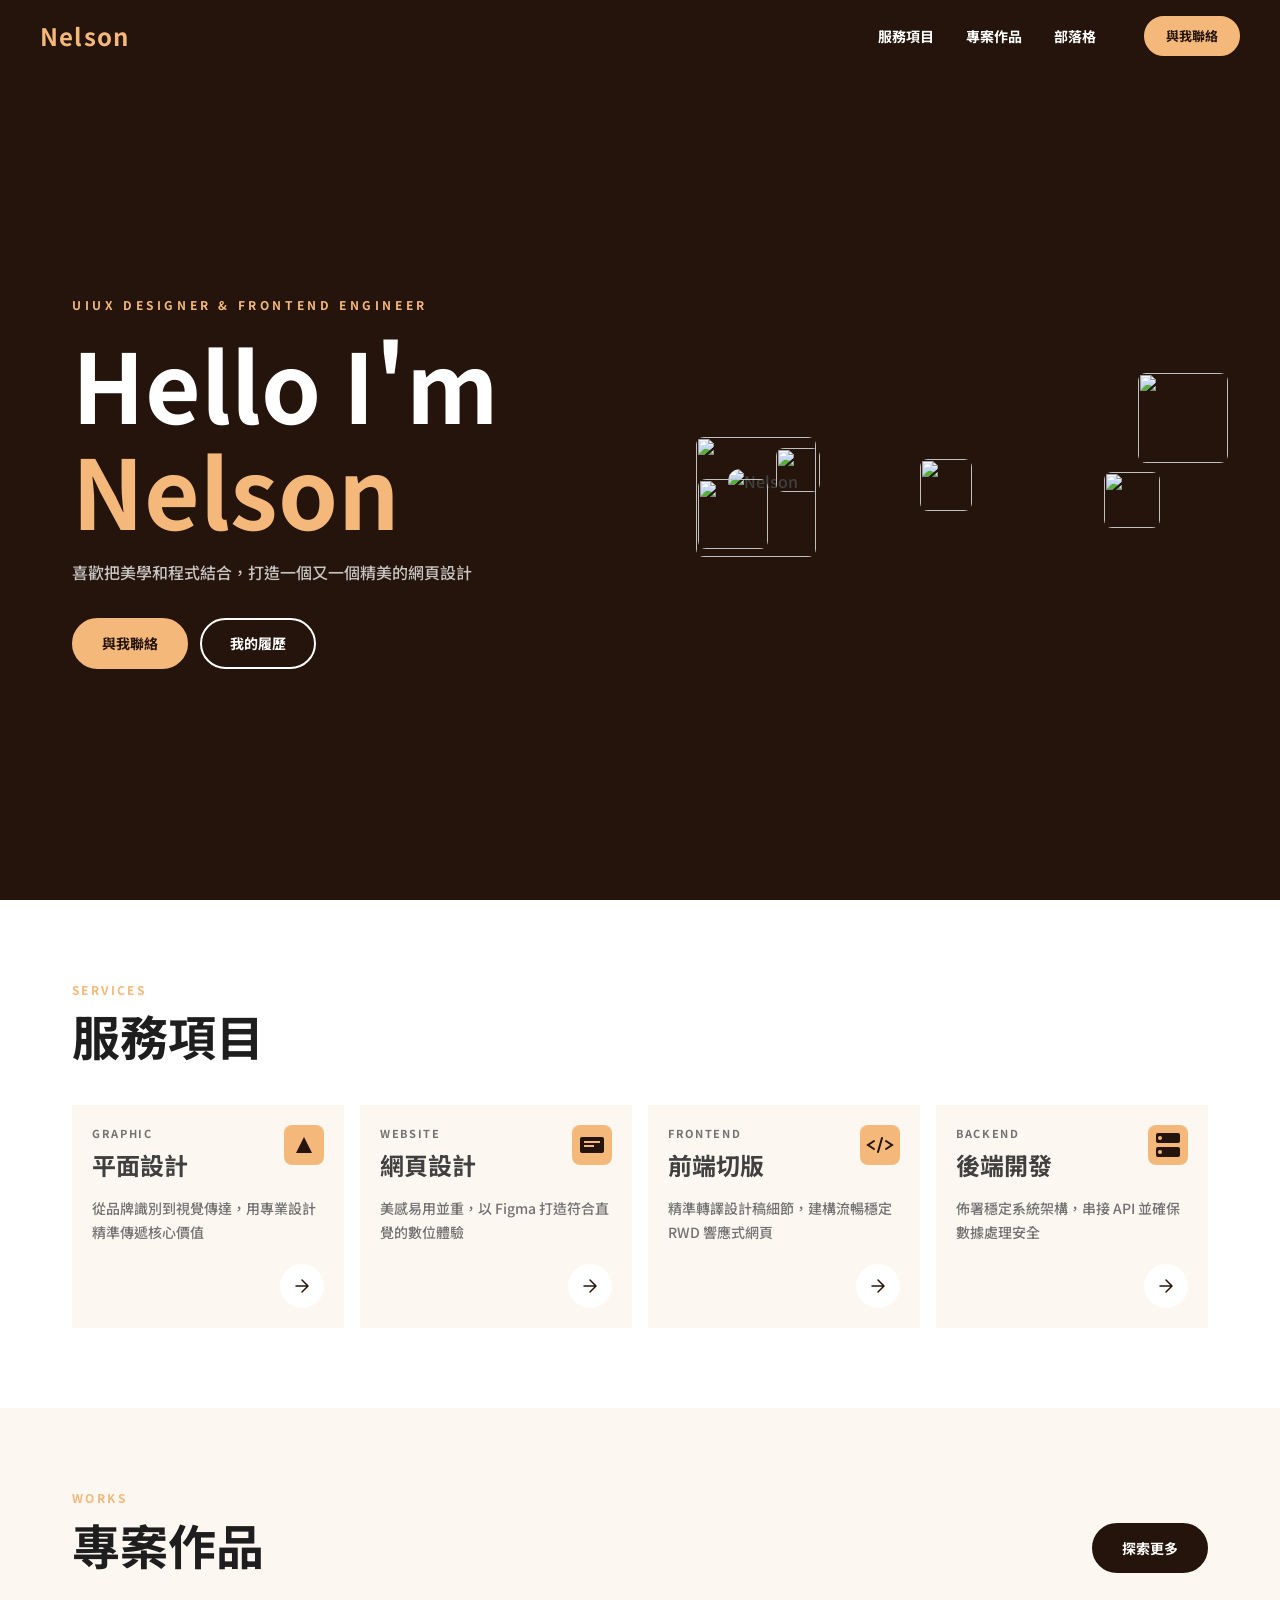
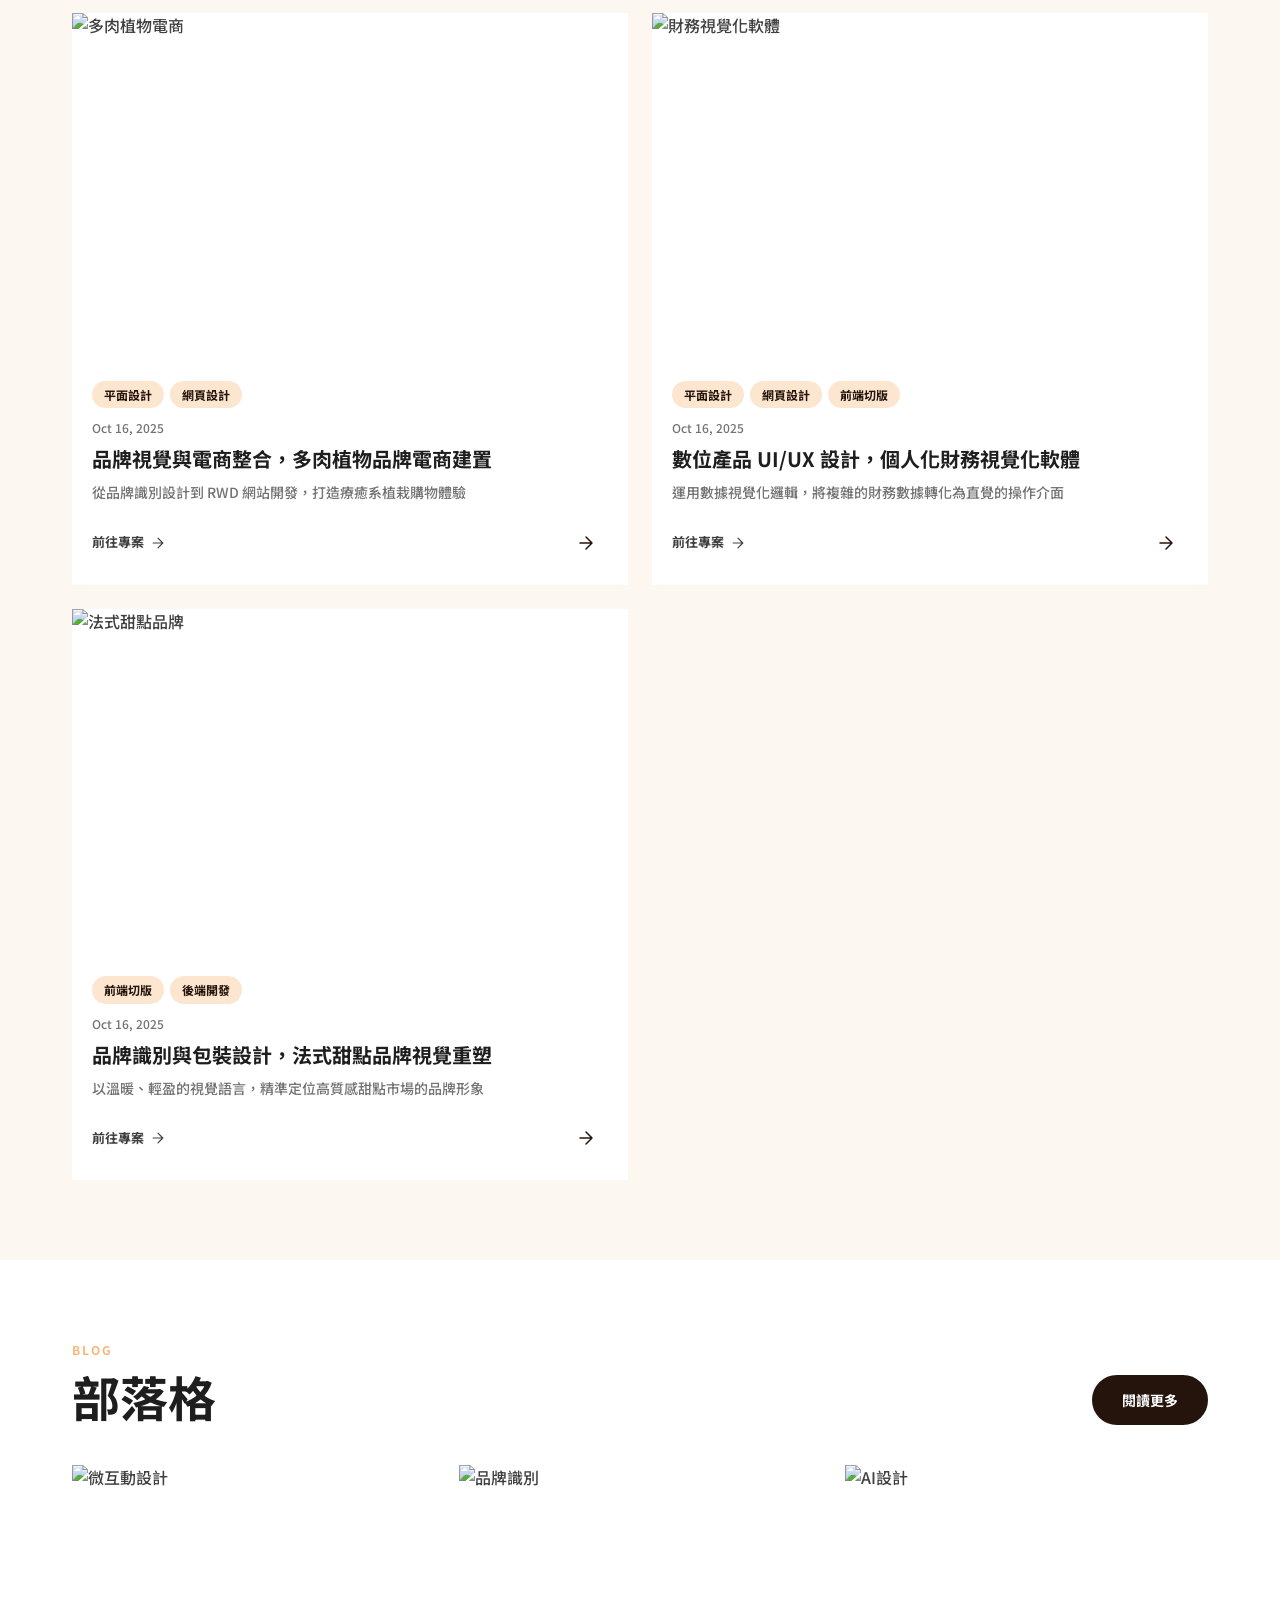
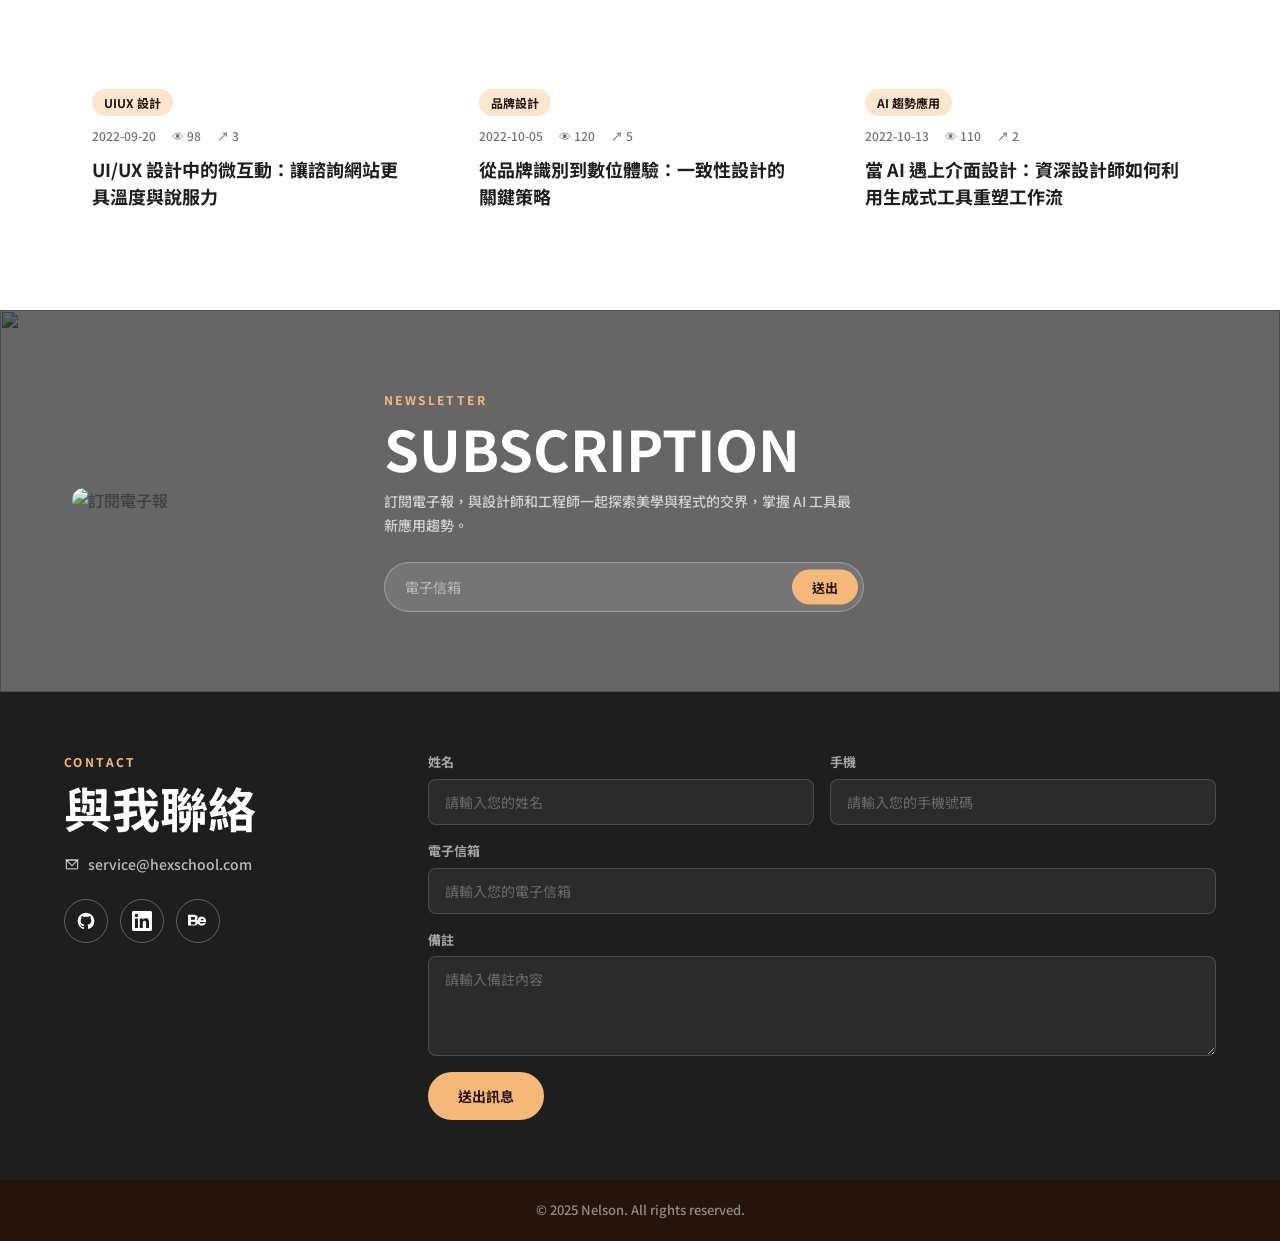
==== commit f7508d08: "fix: 修正 Hero 文案、按鈕、6 個裝飾圖、banner overflow" ====
--- a/index.html
+++ b/index.html
@@ -46,25 +46,22 @@
     <div class="hero-text" data-aos="fade-right">
       <p class="hero-eyebrow">UIUX Designer & Frontend Engineer</p>
       <h1 class="hero-heading">Hello I'm<span>Nelson</span></h1>
-      <p class="hero-desc">擁有 10 年經驗的 UIUX 設計師和前端工程師，把美學和程式結合，打造精美網頁。</p>
+      <p class="hero-desc">喜歡把美學和程式結合，打造一個又一個精美的網頁設計</p>
       <div class="hero-actions">
         <a href="#contact" class="btn btn-primary">與我聯絡</a>
-        <a href="project.html" class="btn btn-outline">探索作品</a>
+        <a href="#" class="btn btn-outline">我的履歷</a>
       </div>
     </div>
     <div class="hero-visual" data-aos="fade-left">
       <img
         src="https://raw.githubusercontent.com/happyloa/Hex2026-mission2/main/public/img/index/index_person.webp"
         alt="Nelson" class="hero-person" />
-      <img
-        src="https://raw.githubusercontent.com/happyloa/Hex2026-mission2/main/public/img/index/index_decora_1.webp"
-        alt="" class="hero-decora hero-decora-1" aria-hidden="true" />
-      <img
-        src="https://raw.githubusercontent.com/happyloa/Hex2026-mission2/main/public/img/index/index_decora_2.webp"
-        alt="" class="hero-decora hero-decora-2" aria-hidden="true" />
-      <img
-        src="https://raw.githubusercontent.com/happyloa/Hex2026-mission2/main/public/img/index/index_decora_3.webp"
-        alt="" class="hero-decora hero-decora-3" aria-hidden="true" />
+      <img src="https://raw.githubusercontent.com/happyloa/Hex2026-mission2/main/public/img/index/index_decora_1.webp" alt="" class="hero-decora hero-decora-1" aria-hidden="true" />
+      <img src="https://raw.githubusercontent.com/happyloa/Hex2026-mission2/main/public/img/index/index_decora_2.webp" alt="" class="hero-decora hero-decora-2" aria-hidden="true" />
+      <img src="https://raw.githubusercontent.com/happyloa/Hex2026-mission2/main/public/img/index/index_decora_3.webp" alt="" class="hero-decora hero-decora-3" aria-hidden="true" />
+      <img src="https://raw.githubusercontent.com/happyloa/Hex2026-mission2/main/public/img/index/index_decora_4.webp" alt="" class="hero-decora hero-decora-4" aria-hidden="true" />
+      <img src="https://raw.githubusercontent.com/happyloa/Hex2026-mission2/main/public/img/index/index_decora_5.webp" alt="" class="hero-decora hero-decora-5" aria-hidden="true" />
+      <img src="https://raw.githubusercontent.com/happyloa/Hex2026-mission2/main/public/img/index/index_decora_6.webp" alt="" class="hero-decora hero-decora-6" aria-hidden="true" />
     </div>
   </div>
 </section>
--- a/css/style.css
+++ b/css/style.css
@@ -302,6 +302,9 @@
 .hero-decora-1 { width: 80px; height: 80px; top: -20px; left: -20px; z-index: 2; }
 .hero-decora-2 { width: 60px; height: 60px; bottom: 20px; right: -10px; z-index: 2; }
 .hero-decora-3 { width: 48px; height: 48px; top: 40%; left: -30px; z-index: 2; }
+.hero-decora-4 { width: 56px; height: 56px; top: 10%; right: 10%; z-index: 2; }
+.hero-decora-5 { width: 44px; height: 44px; bottom: 10%; left: 10%; z-index: 2; }
+.hero-decora-6 { width: 52px; height: 52px; bottom: -16px; left: 40%; z-index: 2; }
 
 /* ===== Section padding ===== */
 .section { padding: 60px 0; }
@@ -474,7 +477,7 @@
   display: flex;
   flex-direction: column;
   justify-content: center;
-  overflow: hidden;
+  overflow: hidden; /* OK: 這裡不是 body 或第一層 div，是特定元件 */
 }
 .banner-bg {
   position: absolute;
